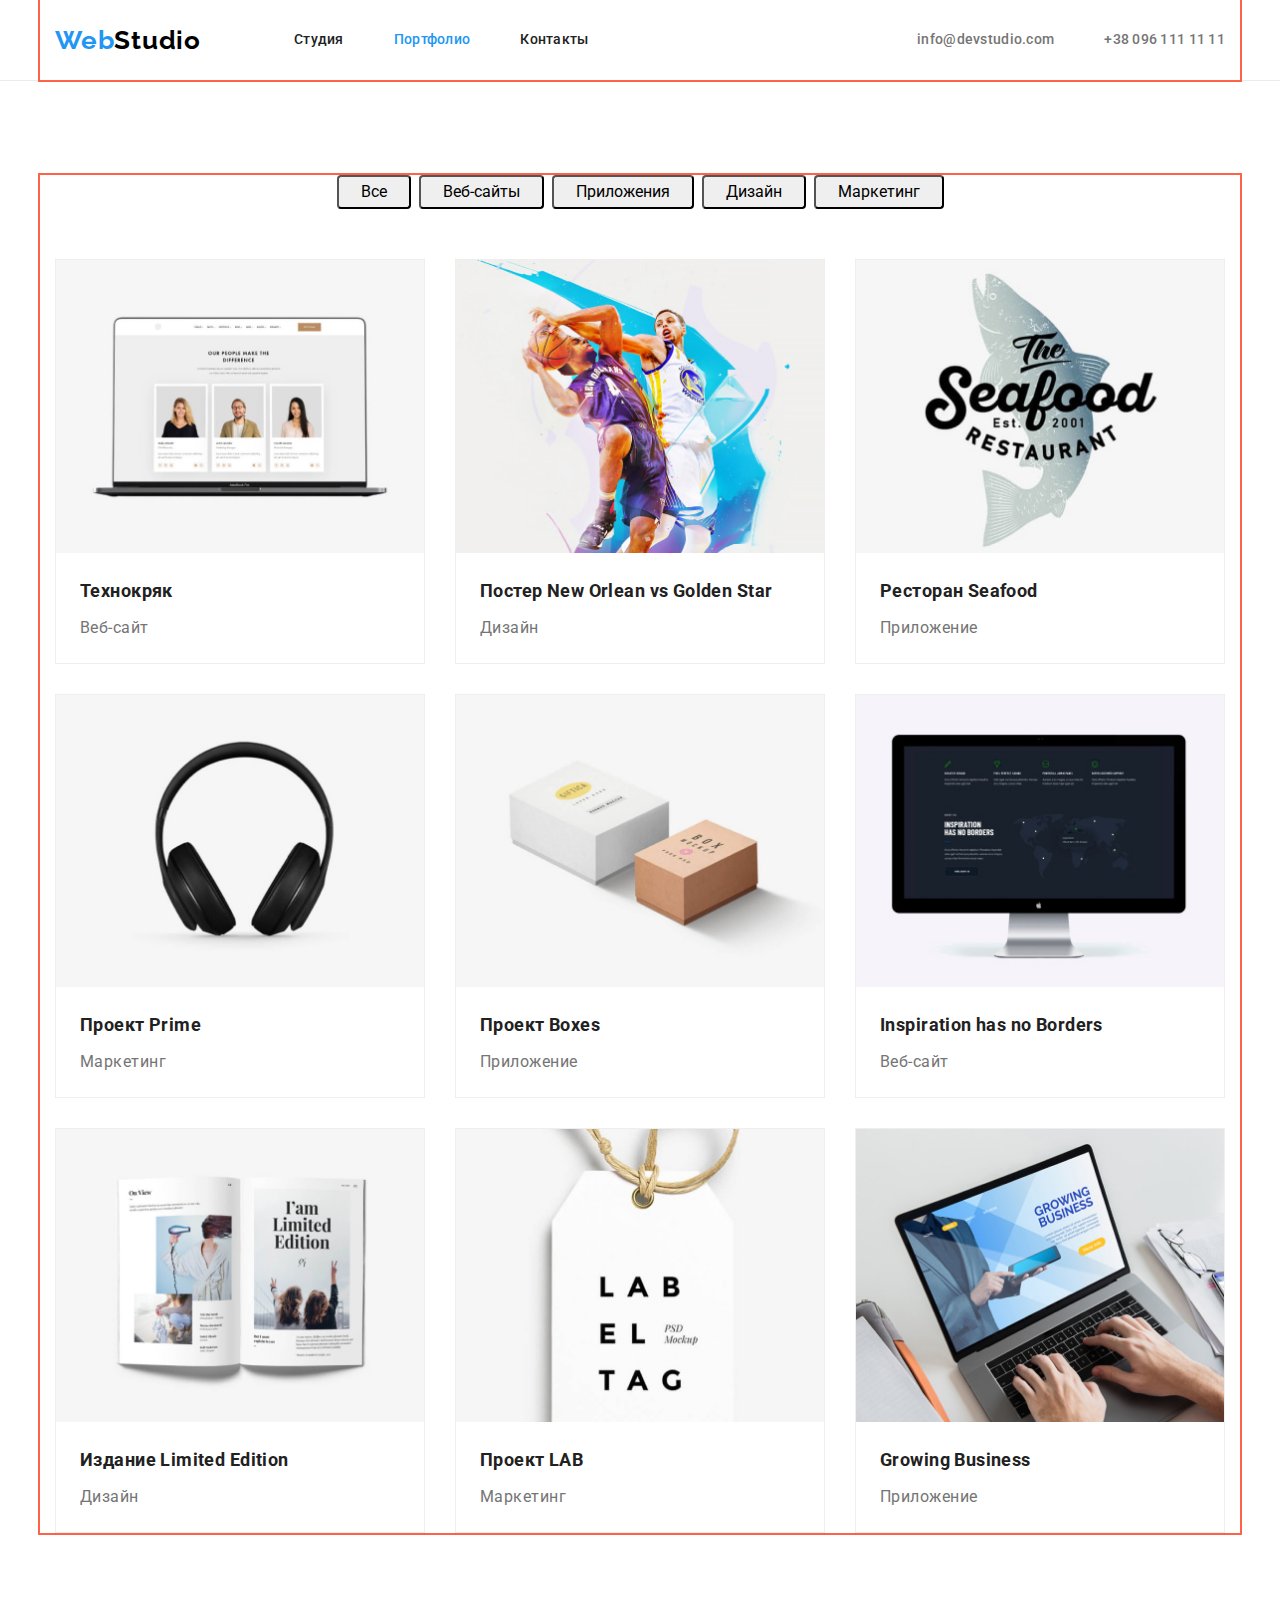
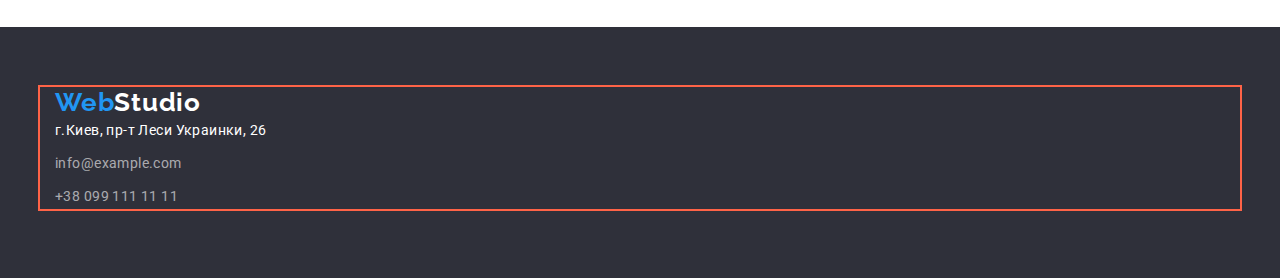
==== portfolio.html @ e67b871e "Initial commit" ====
<!DOCTYPE html>
<html lang="ru">

<head>
    <meta charset="UTF-8">
    <meta http-equiv="X-UA-Compatible" content="IE=edge">
    <meta name="viewport" content="width=device-width, initial-scale=1.0">
    <title>Портфолио</title>
    <!--Основные шрифты-->
    <link rel="preconnect" href="https://fonts.googleapis.com">
    <link rel="preconnect" href="https://fonts.gstatic.com" crossorigin>
    <link href="https://fonts.googleapis.com/css2?family=Raleway:wght@700&family=Roboto:wght@400;500;700;900&display=swap"
        rel="stylesheet">
    <link rel="stylesheet" href="https://cdnjs.cloudflare.com/ajax/libs/modern-normalize/1.1.0/modern-normalize.min.css">
    <!--Основные стили-->
    <link rel="stylesheet" href="./css/styles.css">
</head>

<body>
    <header class="header">
        <div class="container header-container">
            <nav class="nav">
                <!-- <section class="nav-container"> -->
                <a href="/" class="logo">Web<span class="logo-light">Studio</span></a>
                <ul class="site-nav">
                    <li class="site-nav-item"><a class="site-nav-link link" href="./index.html">Студия</a></li>
                    <li class="site-nav-item"><a class="current site-nav-link link" href="./portfolio.html">Портфолио</a></li>
                    <li class="site-nav-item"><a class="site-nav-link link" href="">Контакты</a></li>
                </ul>
            </nav>
            <ul class="auth-nav">
                <li class="auth-nav-item"> <a class="auth-nav-link" href="mailto:info@example.com">info@devstudio.com</a>
                </li>
                <li class="auth-nav-item"> <a class="auth-nav-link" href="tel:+380991111111">+38 096 111 11 11</a></li>
            </ul>
        </div>
    </header>
    <main>

        <!--Секция фильтров-->
        <section class="section">
            <div class="container">
            <h1 hidden>Фильтр</h1>
            <ul class="filtr">
                <li class="filtr-item"><button class="btn" type="button">Все</button></li>
                <li class="filtr-item"><button class="btn" type="button">Веб-сайты</button></li>
                <li class="filtr-item"><button class="btn" type="button">Приложения</button></li>
                <li class="filtr-item"><button class="btn" type="button">Дизайн</button></li>
                <li class="filtr-item"><button class="btn" type="button">Маркетинг</button></li>
            </ul>
        
            <ul class="portfolio">
                <li class="portfolio-item">
                    <img class="" src="./images/tehnokriak.jpg" alt="здесь мы хотели показать вам как выглядит сайт Технокряка на мониторе" 
                          width="370"
                          height="294">
                    <div class="portfolio-name-tipe">
                    <h2 class="portfolio-name">Технокряк</h2>
                    <p class="portfolio-tipe">Веб-сайт</p>
                    </div>
                </li>
                <li class="portfolio-item">
                    <img class="" src="./images/orlean.jpg" alt="здесь мы хотели показать вам дизайн постера New Orlean vs Golden Star" 
                          width="370"
                          height="294">
                    <div class="portfolio-name-tipe">
                    <h2 class="portfolio-name">Постер New Orlean vs Golden Star</h2>
                    <p class="portfolio-tipe">Дизайн</p>
                    </div>
                </li>
                <li class="portfolio-item">
                    <img class="" src="./images/seafood.jpg" alt="здесь мы хотели показать вам иконку приложения ресторана Seafood" 
                          width="370"
                          height="294">
                    <div class="portfolio-name-tipe">
                    <h2 class="portfolio-name">Ресторан Seafood</h2>
                    <p class="portfolio-tipe">Приложение</p>
                    </div>
                </li>
                <li class="portfolio-item">
                    <img class="" src="./images/prime.jpg" alt="тут изображены наушники" 
                          width="370"
                          height="294">
                    <div class="portfolio-name-tipe">
                    <h2 class="portfolio-name">Проект Prime</h2>
                    <p class="portfolio-tipe">Маркетинг</p>
                    </div>
                </li>
                <li class="portfolio-item">
                    <img class="" src="./images/boxes.jpg" alt="на картинке изображение двух коробок" 
                          width="370"
                          height="294">
                    <div class="portfolio-name-tipe">
                    <h2 class="portfolio-name">Проект Boxes</h2>
                    <p class="portfolio-tipe">Приложение</p>
                    </div>
                </li>
                <li class="portfolio-item">
                    <img class="" src="./images/inspiration.jpg" alt="здесь мы хотели показать вам как выглядит сайт Inspiration has no Borders " 
                          width="370"
                          height="294">
                    <div class="portfolio-name-tipe">
                    <h2 class="portfolio-name">Inspiration has no Borders</h2>
                    <p class="portfolio-tipe">Веб-сайт</p>
                    </div>
                </li>
                <li class="portfolio-item">
                    <img class="" src="./images/edition.jpg" alt="здесь мы хотели показать вам как выглядит дизайн разворота издания Limited Edition" 
                          width="370"
                          height="294">
                    <div class="portfolio-name-tipe">
                    <h2 class="portfolio-name">Издание Limited Edition</h2>
                    <p class="portfolio-tipe">Дизайн</p>
                    </div>
                </li>
                <li class="portfolio-item">
                    <img class="" src="./images/lab.jpg" alt="здесь мы хотели показать вам бирку проекта LAB" 
                          width="370"
                          height="294">
                    <div class="portfolio-name-tipe">
                    <h2 class="portfolio-name">Проект LAB</h2>
                    <p class="portfolio-tipe">Маркетинг</p>
                    </div>
                </li>
                <li class="portfolio-item">
                    <img class="" src="./images/business.jpg" alt="здесь мы хотели показать вам как выглядит приложение Growing Business на мониторе ноутбука" 
                          width="370"
                          height="294">
                    <div class="portfolio-name-tipe">
                    <h2 class="portfolio-name">Growing Business</h2>
                    <p class="portfolio-tipe">Приложение</p>
                    </div>
                </li>
            </ul>
        </div>
        </section>
    </main>

    <!--СекцияФутер-->
    <footer class="footer">
        <div class="container">
            <a href="/" class="logo footer-logo">Web<span class="logo-dark">Studio</span></a>
            <address>
                <ul>
                    <li class="footer-cont"> <a class="footer-link footer-map"
                            href="https://www.google.com.ua/maps/place/%D0%B1%D1%83%D0%BB%D1%8C%D0%B2%D0%B0%D1%80+%D0%9B%D0%B5%D1%81%D1%96+%D0%A3%D0%BA%D1%80%D0%B0%D1%97%D0%BD%D0%BA%D0%B8,+26,+%D0%9A%D0%B8%D1%97%D0%B2,+02000/@50.4265841,30.5361971,17z/data=!4m5!3m4!1s0x40d4cf0e033ecbe9:0x57a4dffefec77da0!8m2!3d50.4265807!4d30.5383858">
                            г.Киев, пр-т Леси Украинки, 26</a> </li>
                    <li class="footer-cont"> <a class="footer-link footer-contact"
                            href="mailto:info@example.com">info@example.com</a> </li>
                    <li class="footer-cont"> <a class="footer-link footer-contact" href="tel:+380991111111">+38 099 111 11
                            11</a> </li>
                </ul>
            </address>
        </div>
    
    </footer>

</body>

</html>
---- css/styles.css ----
/*font-family: "Raleway", sans-serif;
font-family: "Roboto", sans-serif;*/

/*#FFFFFF фон навігації
#F5F4FA фон під командою
#2F303A темний герой
#2196f3 голубий акцент тексту
#212121 заголовки
#757575 текст
 #000000 лого*/

:root {
  /*Основные шрифты*/
  --main-font: Roboto, sans-serif;
  --secondary-font: Raleway, sans-serif;

  /*Светлая тема текста*/
  --accent-txt-cl: #2196f3;
  --primary-light-cl: #212121;
  --secondary-light-cl: #757575;
  --logo-light-cl: #000000;

  /*Темная тема текста*/
  --primary-dark-cl: #ffffff;
  --secondary-dark-cl: rgba(255, 255, 255, 0.6);

  /*Светлая тема фона*/
  --primary-light-bg: #f5f4fa;
  --nav-bg: #ffffff;

  /*Темная тема фона*/
  --secondary-dark-bg: #2f303a;
}

body {
  font-family: var(--main-font);
  font-size: 14px;
  line-height: 1.71;
  letter-spacing: 0.03em;
  color: var(--secondary-light-cl);
  background-color: var(--primary-dark-cl);
}

/* отменить точки в списках */
ul {
  padding: 0;
  margin: 0;
  list-style: none;
}

h1,
h2,
h3,
p {
  margin: 0;
}

/* логотип */
.logo {
  text-decoration: none;
  font-family: var(--secondary-font);
  font-weight: 700;
  font-size: 26px;
  line-height: 1.19;
  letter-spacing: 0.03em;
  color: var(--accent-txt-cl);
  padding-top: 24px;
  padding-bottom: 24px;
  margin-right: 93px;
}

span.logo-light {
  color: var(--logo-light-cl);
}

header {
  border-bottom: 1px solid #ececec;
}

.section {
  padding-top: 94px;
  padding-bottom: 94px;
}

.container {
  margin-right: auto;
  margin-left: auto;
  width: 1200px;
  padding-left: 15px;
  padding-right: 15px;
  outline: 2px solid tomato;
}

/*  
.flex-portfolio {
  display: flex;
  flex-wrap: wrap;
}*/
.link {
  text-decoration: none;
}

.nav {
  background-color: var(--nav-bg);
  display: flex;
  align-items: center;
  
}
.header-container {
  display: flex;
}
.site-nav {
  display: flex;
}

.auth-nav {
  display: flex;
  margin-left: auto;
}

.site-nav-link {
  text-decoration: none;
  font-family: var(--main-font);
  font-weight: 500;
  font-size: 14px;
  line-height: 1.14;
  letter-spacing: 0.02em;
  color: var(--primary-light-cl);
  padding-top: 32px;
  padding-bottom: 32px;
  display: block;
}

.site-nav-item {
  margin-right: 50px;
}

.site-nav-item:last-child {
  margin-right: 0;
}

.auth-nav-link {
  text-decoration: none;
  font-family: var(--main-font);
  font-weight: 500;
  font-size: 14px;
  line-height: 1.14;
  letter-spacing: 0.02em;
  color: var(--secondary-light-cl);
  display: block;
  padding-top: 32px;
  padding-bottom: 32px;
}

.auth-nav-item {
  margin-right: 50px;
}

.auth-nav-item:last-child {
  margin-right: 0;
}

.site-nav-link:hover,
.site-nav-link:focus {
  color: var(--accent-txt-cl);
}

.current {
  color: var(--accent-txt-cl);
}
.auth-nav-link:hover,
.auth-nav-link:focus {
  color: var(--accent-txt-cl);
}

main {
  background-color: var(--secondary-light-bg);
}
.hero {
  background-color: var(--secondary-dark-bg);
  text-align: center;
  padding-top: 200px;
  padding-bottom: 200px;
}

.hero-title {
  width: 696px;
  margin-left: auto;
  margin-right: auto;
}

.hero-title {
  margin-top: 0;
  margin-bottom: 0;
  font-family: var(--main-font);
  color: var(--primary-dark-cl);
  font-weight: 900;
  font-size: 44px;
  line-height: 1.36;
  letter-spacing: 0.06em;
  text-transform: uppercase;
  margin-bottom: 30px;
}

.button {
  cursor: pointer;
  border-radius: 4px;
  padding: 10px 32px;

  margin-right: auto;
  margin-left: auto;
}

.button {
  font-family: var(--main-font);
  font-weight: 700;
  font-size: 16px;
  line-height: 1.86;
  letter-spacing: 0.06em;
  color: var(--primary-dark-cl);
  background-color: var(--accent-txt-cl);
}
/* Кнопка героя */
.hero-button {
  font-family: var(--main-font);
  font-weight: 700;
  font-size: 16px;
  line-height: 1.86;
  letter-spacing: 0.06em;
  color: var(--primary-dark-cl);
  background-color: var(--accent-txt-cl);
  display: block;
  cursor: pointer;
  border-radius: 4px;
  padding: 10px 32px;
  text-align: center;
  margin-right: auto;
  margin-left: auto;
}
/* контент */

.features-caption {
  font-family: var(--main-font);
  font-weight: 700;
  font-size: 14px;
  line-height: 1.14;
  letter-spacing: 0.03em;
  text-transform: uppercase;
  color: var(--primary-light-cl);
  margin-bottom: 10px;
}

.features-text {
  font-family: var(--main-font);
  color: var(--second-text-color);
  font-size: 14px;
  line-height: 1.71;
  letter-spacing: 0.03em;
}

.features-list {
  display: flex;
  margin-right: 30px;
}

.features-list:last-child {
  margin-right: 0;
}

.features-item {
  margin-right: 30px;
  flex-basis: calc((100%-60px) / 4);
}
.features-item:last-child {
  margin-right: 0;
}
.job-section {
  padding-top: 0;
}

.job {
  font-family: var(--main-font);
  font-weight: 700;
  font-size: 36px;
  line-height: 1.17;
  letter-spacing: 0.03em;
  color: var(--primary-light-cl);
  margin-bottom: 50px;
  text-align: center;
}

.job-item {
  margin-right: 30px;
  flex-basis: calc((100% / 3)-60px);
}

.job-item:last-child {
  margin-right: 0;
}

.job-img {
  display: flex;
}
img {
  display: block;
  max-width: 100%;
  height: auto;
}
/* .job-img:not(:last-child) { 
  margin-right: 30px;
}*/
.people {
  background-color: var(--primary-light-bg);
}

.people-item {
  background-color: var(--primary-dark-cl);
  width: 270px;
  margin-right: 30px;
}

.people-item:last-child {
  margin-right: 0;
}
.people-title {
  font-family: var(--main-font);
  font-weight: 700;
  font-size: 36px;
  line-height: 1.17;
  letter-spacing: 0.03em;
  color: var(--primary-light-cl);

  text-align: center;
  margin-bottom: 50px;
}

.people-list {
  display: flex;
  text-align: center;
}
.fio {
  font-family: var(--main-font);
  font-weight: 500;
  font-size: 16px;
  line-height: 1.19;
  color: var(--primary-light-cl);
  margin-bottom: 10px;
}

.post {
  font-family: var(--main-font);
  font-size: 16px;
  line-height: 1.19;
  letter-spacing: 0.03em;
  color: var(--second-text-color);
}

.fio-post {
  padding-top: 30px;
  padding-bottom: 30px;
}
/* сторінка портфоліо */

.filtr {
  display: flex;
  justify-content: center;
  margin-bottom: 50px;
}

.btn:focus,
.btn:hover {
  background-color: var(--accent-txt-cl);
  color: var(--primary-dark-cl);
  border-radius: 4px;
}

.btn {
  cursor: pointer;
  /*box-shadow: 0px 3px 1px rgba(0, 0, 0, 0.1), 0px 1px 2px rgba(0, 0, 0, 0.08),
    0px 2px 2px rgba(0, 0, 0, 0.12);*/
  border-radius: 4px;
  padding: 6px 22px;
  text-align: center;
  display: inline-block;
}
.filtr-item {
  font-family: var(--main-font);
  font-weight: 500;
  font-size: 16px;
  line-height: 1.63;
  letter-spacing: 0.03em;
  color: var(--primary-light-cl);
  margin-right: 8px;
}
.filtr-item:last-child {
  margin-right: 0;
}

.portfolio {
  display: flex;
  flex-wrap: wrap;
}

.portfolio-name {
  font-family: var(--main-font);
  font-weight: 700;
  font-size: 18px;
  line-height: 2;
  color: var(--primary-light-cl);
  margin-bottom: 4px;
}

.portfolio-item {
  width: 370px;
  background: #ffffff;
  border: 1px solid #eeeeee;
  box-sizing: border-box;
  margin-right: 30px;
}

.portfolio-item:nth-last-child(-n + 6) {
  margin-top: 30px;
}

.portfolio-item:nth-child(3n) {
  margin-right: 0;
}

.portfolio-tipe {
  font-family: var(--main-font);
  font-size: 16px;
  line-height: 1.88;
  letter-spacing: 0.03em;
  color: var(--secondary-light-cl);
}

.portfolio-name-tipe {
  padding: 20px 24px;
  border-right: 24px;
  border-bottom: 20px;
  border-left: 24px;
}
/* стилизация подвала */

address {
  font-style: normal;
}

.footer-logo {
  margin-bottom: 20px;
  
}

.footer-link {
  text-decoration: none;
}

.footer-link:hover,
.footer-link:focus {
  color: var(--accent-txt-cl);
}

span.logo-dark {
  color: var(--primary-dark-cl);
}

.footer-cont {
  margin-bottom: 9px;
}
.footer-cont::last-child {
  margin-right: 0;
  margin-bottom: 0;
}

.footer-map {
  font-family: var(--main-font);
  font-size: 14px;
  line-height: 1.71;
  letter-spacing: 0.03em;
  color: var(--primary-dark-cl);
}
.footer-contact {
  font-family: var(--main-font);
  font-size: 14px;
  line-height: 1.71;
  letter-spacing: 0.03em;
  color: rgba(255, 255, 255, 0.6);
}

.footer {
  background-color: var(--secondary-dark-bg);
  padding-top: 60px;
  padding-bottom: 60px;
}

/* 3 hw позиціонування */
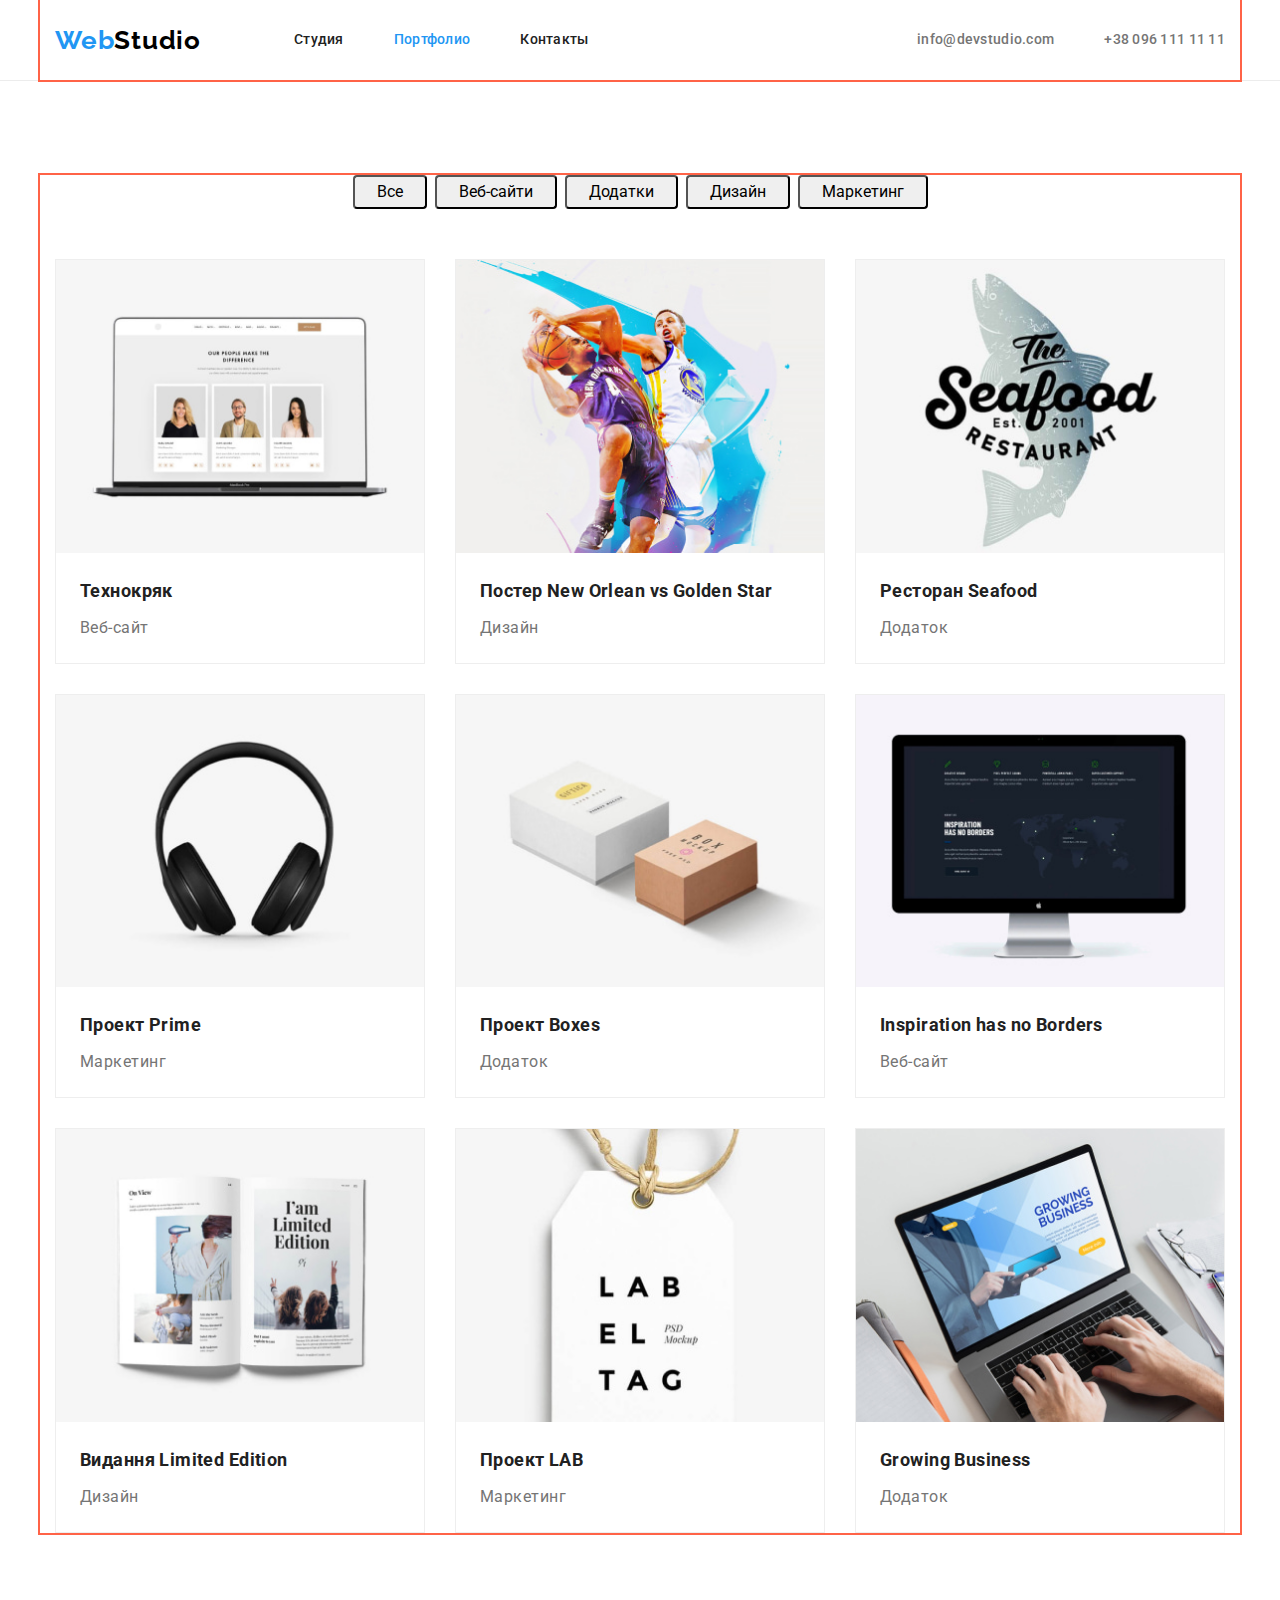
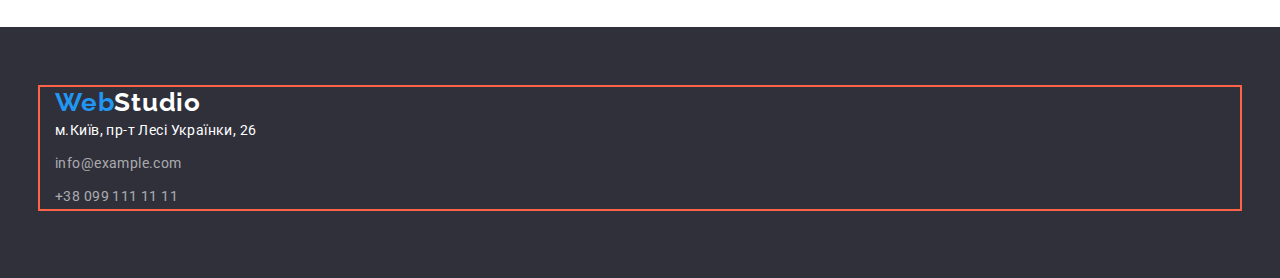
==== commit f845612e: "виправлені помилки" ====
--- a/portfolio.html
+++ b/portfolio.html
@@ -1,18 +1,18 @@
 <!DOCTYPE html>
-<html lang="ru">
+<html lang="ukr">
 
 <head>
     <meta charset="UTF-8">
     <meta http-equiv="X-UA-Compatible" content="IE=edge">
     <meta name="viewport" content="width=device-width, initial-scale=1.0">
-    <title>Портфолио</title>
-    <!--Основные шрифты-->
+    <title>Портфоліо</title>
+    <!--Основні шрифти-->
     <link rel="preconnect" href="https://fonts.googleapis.com">
     <link rel="preconnect" href="https://fonts.gstatic.com" crossorigin>
     <link href="https://fonts.googleapis.com/css2?family=Raleway:wght@700&family=Roboto:wght@400;500;700;900&display=swap"
         rel="stylesheet">
     <link rel="stylesheet" href="https://cdnjs.cloudflare.com/ajax/libs/modern-normalize/1.1.0/modern-normalize.min.css">
-    <!--Основные стили-->
+    <!--Основні стилі-->
     <link rel="stylesheet" href="./css/styles.css">
 </head>
 
@@ -37,14 +37,14 @@
     </header>
     <main>
 
-        <!--Секция фильтров-->
+        <!--Секція фільтрів-->
         <section class="section">
             <div class="container">
-            <h1 hidden>Фильтр</h1>
+            <h1 hidden>Фільтр</h1>
             <ul class="filtr">
                 <li class="filtr-item"><button class="btn" type="button">Все</button></li>
-                <li class="filtr-item"><button class="btn" type="button">Веб-сайты</button></li>
-                <li class="filtr-item"><button class="btn" type="button">Приложения</button></li>
+                <li class="filtr-item"><button class="btn" type="button">Веб-сайти</button></li>
+                <li class="filtr-item"><button class="btn" type="button">Додатки</button></li>
                 <li class="filtr-item"><button class="btn" type="button">Дизайн</button></li>
                 <li class="filtr-item"><button class="btn" type="button">Маркетинг</button></li>
             </ul>
@@ -74,7 +74,7 @@
                           height="294">
                     <div class="portfolio-name-tipe">
                     <h2 class="portfolio-name">Ресторан Seafood</h2>
-                    <p class="portfolio-tipe">Приложение</p>
+                    <p class="portfolio-tipe">Додаток</p>
                     </div>
                 </li>
                 <li class="portfolio-item">
@@ -92,7 +92,7 @@
                           height="294">
                     <div class="portfolio-name-tipe">
                     <h2 class="portfolio-name">Проект Boxes</h2>
-                    <p class="portfolio-tipe">Приложение</p>
+                    <p class="portfolio-tipe">Додаток</p>
                     </div>
                 </li>
                 <li class="portfolio-item">
@@ -109,7 +109,7 @@
                           width="370"
                           height="294">
                     <div class="portfolio-name-tipe">
-                    <h2 class="portfolio-name">Издание Limited Edition</h2>
+                    <h2 class="portfolio-name">Видання Limited Edition</h2>
                     <p class="portfolio-tipe">Дизайн</p>
                     </div>
                 </li>
@@ -128,7 +128,7 @@
                           height="294">
                     <div class="portfolio-name-tipe">
                     <h2 class="portfolio-name">Growing Business</h2>
-                    <p class="portfolio-tipe">Приложение</p>
+                    <p class="portfolio-tipe">Додаток</p>
                     </div>
                 </li>
             </ul>
@@ -136,7 +136,7 @@
         </section>
     </main>
 
-    <!--СекцияФутер-->
+    <!--Секція Футер-->
     <footer class="footer">
         <div class="container">
             <a href="/" class="logo footer-logo">Web<span class="logo-dark">Studio</span></a>
@@ -144,7 +144,7 @@
                 <ul>
                     <li class="footer-cont"> <a class="footer-link footer-map"
                             href="https://www.google.com.ua/maps/place/%D0%B1%D1%83%D0%BB%D1%8C%D0%B2%D0%B0%D1%80+%D0%9B%D0%B5%D1%81%D1%96+%D0%A3%D0%BA%D1%80%D0%B0%D1%97%D0%BD%D0%BA%D0%B8,+26,+%D0%9A%D0%B8%D1%97%D0%B2,+02000/@50.4265841,30.5361971,17z/data=!4m5!3m4!1s0x40d4cf0e033ecbe9:0x57a4dffefec77da0!8m2!3d50.4265807!4d30.5383858">
-                            г.Киев, пр-т Леси Украинки, 26</a> </li>
+                            м.Київ, пр-т Лесі Українки, 26</a> </li>
                     <li class="footer-cont"> <a class="footer-link footer-contact"
                             href="mailto:info@example.com">info@example.com</a> </li>
                     <li class="footer-cont"> <a class="footer-link footer-contact" href="tel:+380991111111">+38 099 111 11
--- a/css/styles.css
+++ b/css/styles.css
@@ -274,6 +274,17 @@
 .features-item:last-child {
   margin-right: 0;
 }
+.icon {
+  display: block;
+  content: '';
+  height: 120px;
+  background-size: 65px 70px;
+  background-repeat: no-repeat;
+  background-position: center;
+  background-color: var(--primary-light-bg);
+}
+
+
 .job-section {
   padding-top: 0;
 }
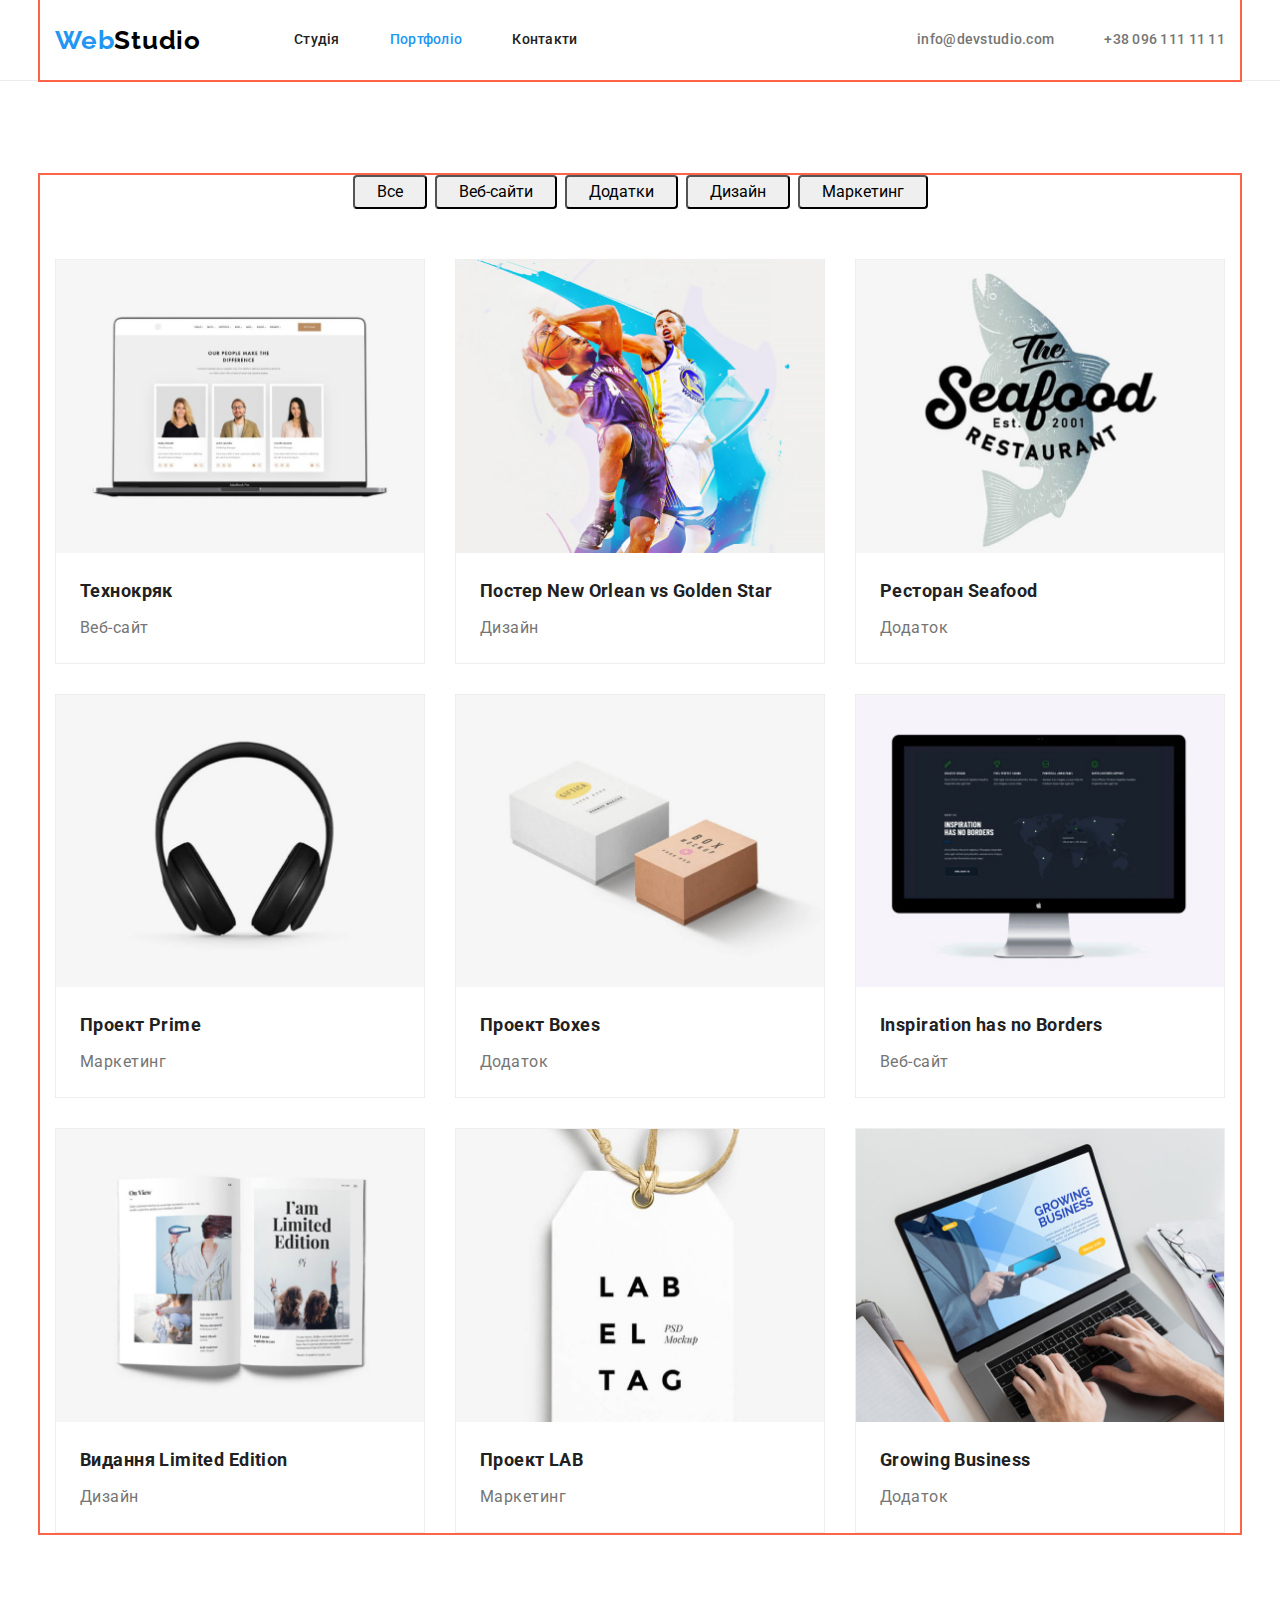
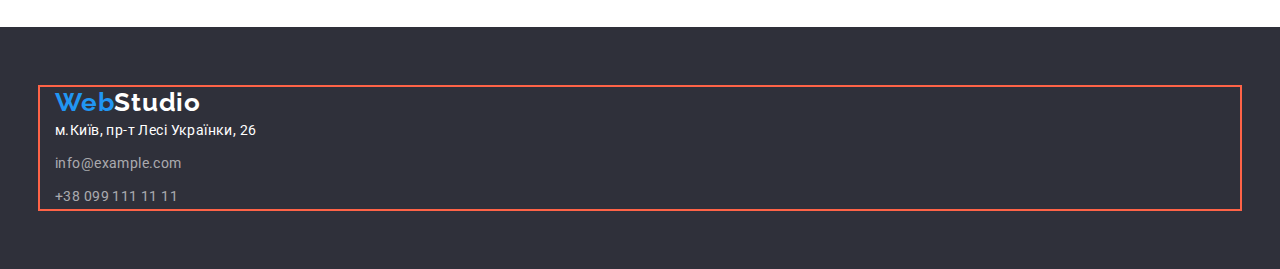
==== commit f2295f63: "герой" ====
--- a/portfolio.html
+++ b/portfolio.html
@@ -1,5 +1,5 @@
 <!DOCTYPE html>
-<html lang="ukr">
+<html lang="uk">
 
 <head>
     <meta charset="UTF-8">
@@ -23,9 +23,9 @@
                 <!-- <section class="nav-container"> -->
                 <a href="/" class="logo">Web<span class="logo-light">Studio</span></a>
                 <ul class="site-nav">
-                    <li class="site-nav-item"><a class="site-nav-link link" href="./index.html">Студия</a></li>
-                    <li class="site-nav-item"><a class="current site-nav-link link" href="./portfolio.html">Портфолио</a></li>
-                    <li class="site-nav-item"><a class="site-nav-link link" href="">Контакты</a></li>
+                    <li class="site-nav-item"><a class="site-nav-link link" href="./index.html">Студія</a></li>
+                    <li class="site-nav-item"><a class="current site-nav-link link" href="./portfolio.html">Портфоліо</a></li>
+                    <li class="site-nav-item"><a class="site-nav-link link" href="">Контакти</a></li>
                 </ul>
             </nav>
             <ul class="auth-nav">
--- a/css/styles.css
+++ b/css/styles.css
@@ -41,7 +41,7 @@
   background-color: var(--primary-dark-cl);
 }
 
-/* отменить точки в списках */
+/* відмінити точки в списках */
 ul {
   padding: 0;
   margin: 0;
@@ -181,7 +181,20 @@
   text-align: center;
   padding-top: 200px;
   padding-bottom: 200px;
-}
+  background-image: 
+    linear-gradient(to right,
+        rgba(47, 48, 58, 0.4),
+        rgba(47, 48, 58, 0.4)),
+    url("../images/overlay.jpg");
+  content: '';
+  max-width: 1600px;
+  height: 600px;
+  /*background-repeat: no-repeat; при cover не потрібний*/
+  background-position: center;
+  background-size: cover;
+  margin-left: auto;
+  margin-right: auto;
+  }
 
 .hero-title {
   width: 696px;
@@ -274,17 +287,50 @@
 .features-item:last-child {
   margin-right: 0;
 }
-.icon {
+.features-item::before {
+  content: '';
   display: block;
-  content: '';
   height: 120px;
-  background-size: 65px 70px;
+  background-size: contain;
   background-repeat: no-repeat;
   background-position: center;
   background-color: var(--primary-light-bg);
-}
-
-
+  
+}
+.features-item.icon-anten::before {
+  background-image: url(../images/antenna.svg);
+}
+
+/* Іконки 
+
+.icon-antenna {
+  width: 65px;
+  height: 70px;
+  background-position: 50% 50%;
+  background-repeat: no-repeat;
+
+}
+
+.icon-clockopt {
+  width: 67px;
+  height: 70px;
+  position: 50% 50%;
+  background-repeat: no-repeat;
+}
+
+.icon-diagramopt {
+  width: 70px;
+  height: 54px;
+  background-position: 50% 50%;
+  background-repeat: no-repeat;
+}
+
+.icon-astronautopt {
+  width: 70px;
+  height: 70px;
+  background-position: 50% 50%;
+  background-repeat: no-repeat;
+}*/
 .job-section {
   padding-top: 0;
 }
@@ -423,7 +469,7 @@
 
 .portfolio-item {
   width: 370px;
-  background: #ffffff;
+  background: var(--primary-dark-cl);
   border: 1px solid #eeeeee;
   box-sizing: border-box;
   margin-right: 30px;
@@ -451,6 +497,8 @@
   border-bottom: 20px;
   border-left: 24px;
 }
+
+
 /* стилизация подвала */
 
 address {
@@ -478,7 +526,7 @@
 .footer-cont {
   margin-bottom: 9px;
 }
-.footer-cont::last-child {
+.footer-cont:last-child {
   margin-right: 0;
   margin-bottom: 0;
 }
@@ -505,3 +553,4 @@
 }
 
 /* 3 hw позиціонування */
+
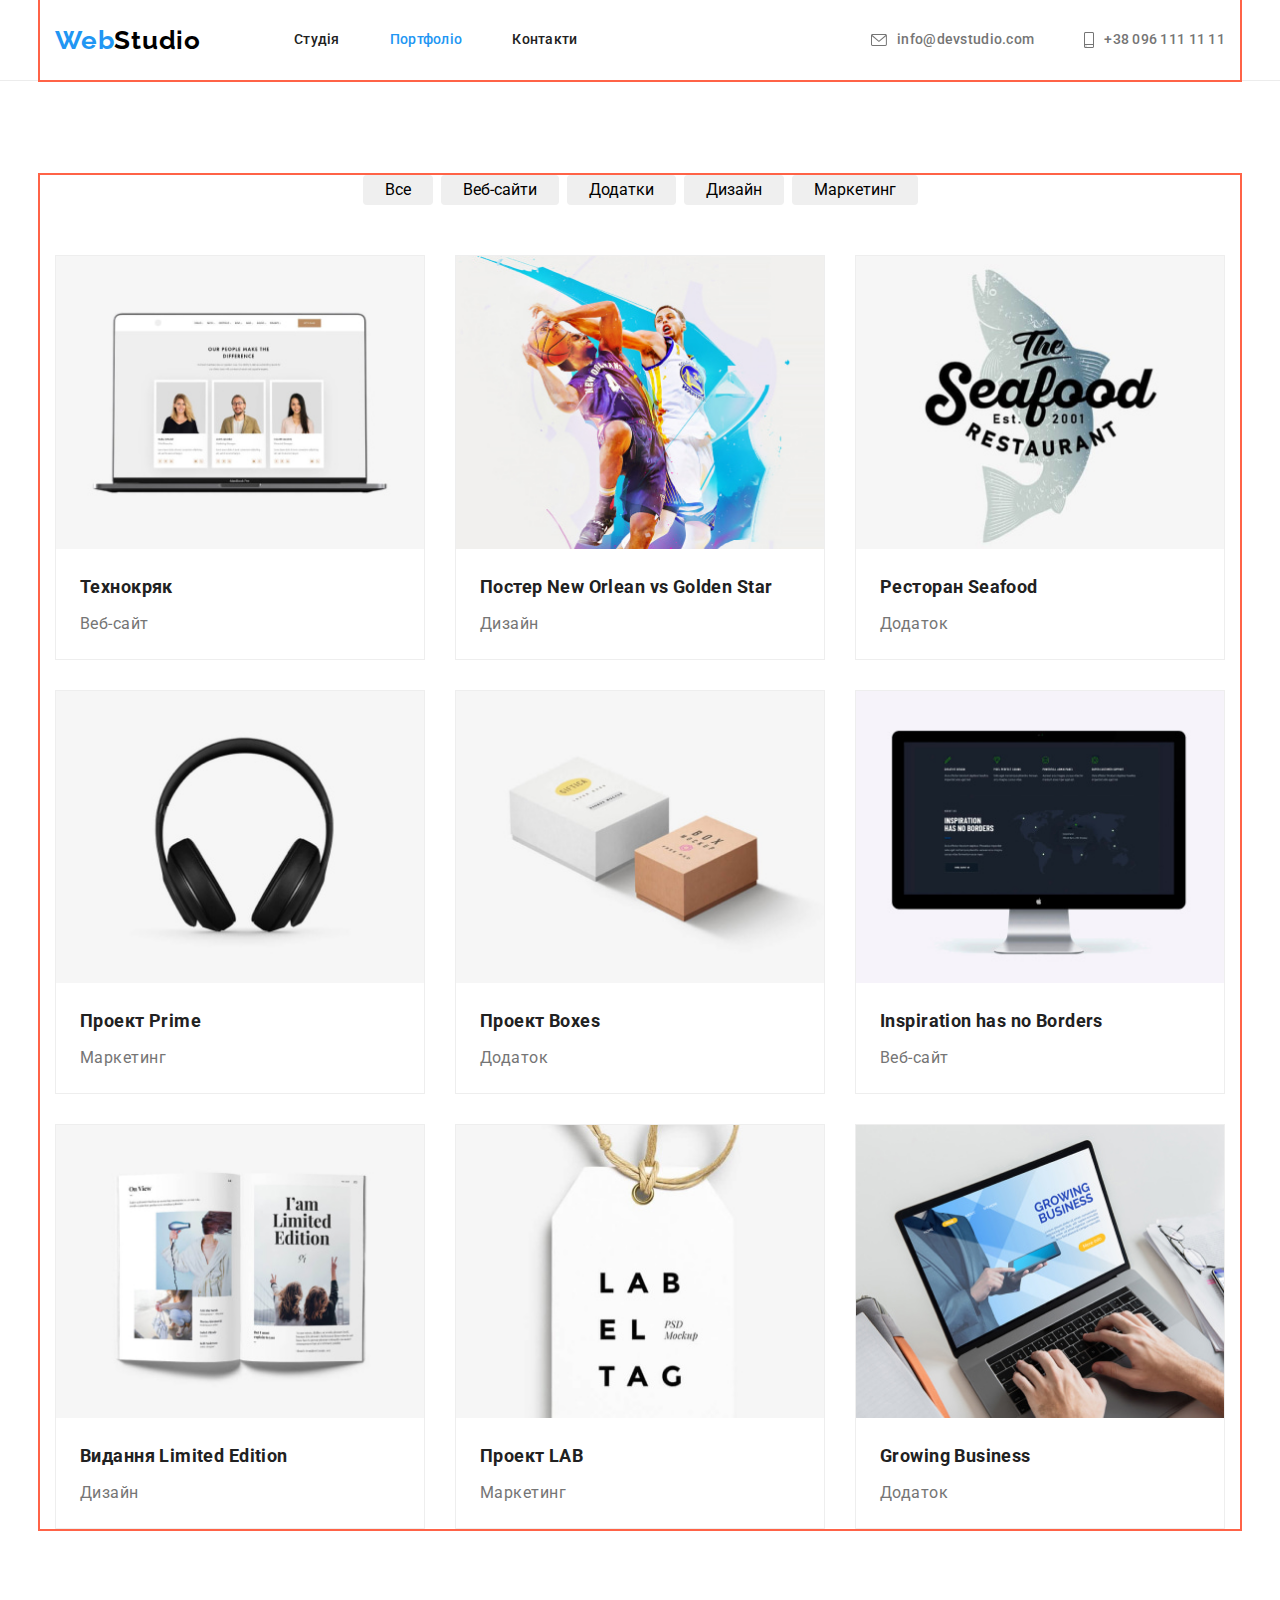
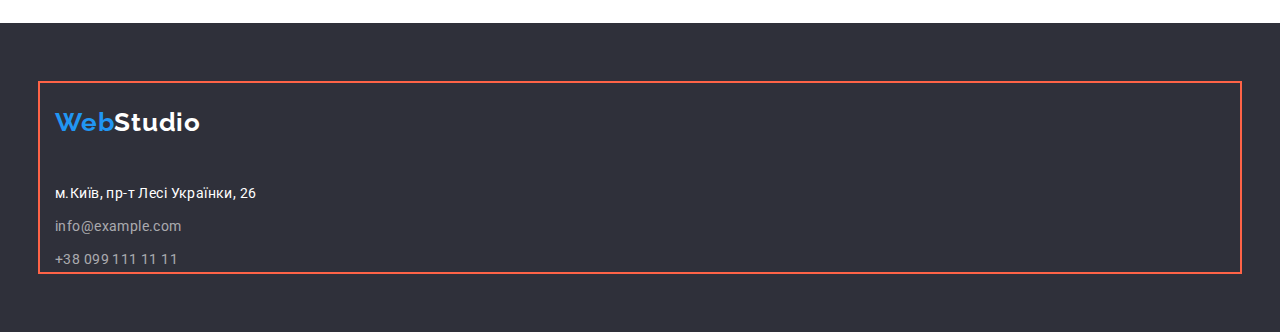
==== commit 4c1d22ae: "готова до перевірки" ====
--- a/portfolio.html
+++ b/portfolio.html
@@ -29,9 +29,18 @@
                 </ul>
             </nav>
             <ul class="auth-nav">
-                <li class="auth-nav-item"> <a class="auth-nav-link" href="mailto:info@example.com">info@devstudio.com</a>
+                <li class="auth-nav-item">
+                    <svg aria-label="Іконка конверт" class="icon-mail" width="16" height="12">
+                        <use href="./images/symbol-defs.svg#icon-envelopehoveropt"></use>
+                    </svg>
+                    <a class="auth-nav-link" href="mailto:info@example.com">info@devstudio.com</a>
                 </li>
-                <li class="auth-nav-item"> <a class="auth-nav-link" href="tel:+380991111111">+38 096 111 11 11</a></li>
+                <li class="auth-nav-item">
+                    <svg aria-label="Іконка телефон" class="icon-tel" width="10" height="16">
+                        <use href="./images/symbol-defs.svg#icon-smartphoneopt"></use>
+                    </svg>
+                    <a class="auth-nav-link" href="tel:+380991111111">+38 096 111 11 11</a>
+                </li>
             </ul>
         </div>
     </header>
--- a/css/styles.css
+++ b/css/styles.css
@@ -91,11 +91,6 @@
   outline: 2px solid tomato;
 }
 
-/*  
-.flex-portfolio {
-  display: flex;
-  flex-wrap: wrap;
-}*/
 .link {
   text-decoration: none;
 }
@@ -116,7 +111,9 @@
 .auth-nav {
   display: flex;
   margin-left: auto;
-}
+  justify-content: center;
+}
+
 
 .site-nav-link {
   text-decoration: none;
@@ -152,8 +149,12 @@
   padding-bottom: 32px;
 }
 
+
 .auth-nav-item {
   margin-right: 50px;
+  display: flex;
+  align-items: center;
+  column-gap: 10px;
 }
 
 .auth-nav-item:last-child {
@@ -168,9 +169,23 @@
 .current {
   color: var(--accent-txt-cl);
 }
+
 .auth-nav-link:hover,
 .auth-nav-link:focus {
   color: var(--accent-txt-cl);
+}
+.auth-nav-item:hover,
+.auth-nav-item:focus {
+  color: var(--accent-txt-cl);
+}
+
+.auth-nav-link:hover,
+.auth-nav-link:focus {
+  color: var(--accent-txt-cl);
+}
+.icon-mail,
+.icon-tel {
+  fill: currentColor;
 }
 
 main {
@@ -181,6 +196,8 @@
   text-align: center;
   padding-top: 200px;
   padding-bottom: 200px;
+  background-color: #C4C4C4;
+
   background-image: 
     linear-gradient(to right,
         rgba(47, 48, 58, 0.4),
@@ -233,6 +250,11 @@
   color: var(--primary-dark-cl);
   background-color: var(--accent-txt-cl);
 }
+
+.hero-button:focus,
+.hero-button:hover {
+  background-color: #188CE8;
+}
 /* Кнопка героя */
 .hero-button {
   font-family: var(--main-font);
@@ -245,11 +267,13 @@
   display: block;
   cursor: pointer;
   border-radius: 4px;
+  border: none;
   padding: 10px 32px;
   text-align: center;
   margin-right: auto;
   margin-left: auto;
 }
+
 /* контент */
 
 .features-caption {
@@ -274,7 +298,8 @@
 .features-list {
   display: flex;
   margin-right: 30px;
-}
+  justify-content: center;
+  }
 
 .features-list:last-child {
   margin-right: 0;
@@ -287,7 +312,7 @@
 .features-item:last-child {
   margin-right: 0;
 }
-.features-item::before {
+/*.features-item::before {
   content: '';
   display: block;
   height: 120px;
@@ -295,42 +320,17 @@
   background-repeat: no-repeat;
   background-position: center;
   background-color: var(--primary-light-bg);
-  
-}
-.features-item.icon-anten::before {
-  background-image: url(../images/antenna.svg);
-}
-
-/* Іконки 
-
-.icon-antenna {
-  width: 65px;
-  height: 70px;
-  background-position: 50% 50%;
-  background-repeat: no-repeat;
-
-}
-
-.icon-clockopt {
-  width: 67px;
-  height: 70px;
-  position: 50% 50%;
-  background-repeat: no-repeat;
-}
-
-.icon-diagramopt {
-  width: 70px;
-  height: 54px;
-  background-position: 50% 50%;
-  background-repeat: no-repeat;
-}
-
-.icon-astronautopt {
-  width: 70px;
-  height: 70px;
-  background-position: 50% 50%;
-  background-repeat: no-repeat;
 }*/
+.icon-features {
+  display: flex;
+  align-items: center;
+  justify-content: center;
+  width: 270px;
+  height: 120px;
+  background: var(--primary-light-bg);
+  border-radius: 4px;
+  margin-bottom: 30px;
+}
 .job-section {
   padding-top: 0;
 }
@@ -394,6 +394,7 @@
 .people-list {
   display: flex;
   text-align: center;
+  
 }
 .fio {
   font-family: var(--main-font);
@@ -410,12 +411,50 @@
   line-height: 1.19;
   letter-spacing: 0.03em;
   color: var(--second-text-color);
+  margin-bottom: 16px;
 }
 
 .fio-post {
   padding-top: 30px;
   padding-bottom: 30px;
-}
+  
+ 
+}
+
+.card {
+  box-shadow: 0px 1px 3px rgba(0, 0, 0, 0.12), 0px 1px 1px rgba(0, 0, 0, 0.14), 0px 2px 1px rgba(0, 0, 0, 0.2);
+  border-radius: 0px 0px 4px 4px;
+}
+.social-list-icon {
+  fill: #AFB1B8;
+  
+}
+.social-list {
+  display: flex;
+  justify-content: center;
+  column-gap: 10px;
+}
+
+.social-list-link {
+  display: flex;
+  align-items: center;
+  justify-content: center;
+  width: 44px;
+  height: 44px;
+  border-radius: 50%;
+  background-color: #FFFFFF;
+}
+
+.social-list-link:hover .social-list-icon,
+.social-list-link:focus .social-list-icon {
+  fill: var(--primary-dark-cl);
+}
+
+.social-list-link:hover,
+.social-list-link:focus {
+  background-color: var(--accent-txt-cl);
+}
+
 /* сторінка портфоліо */
 
 .filtr {
@@ -436,6 +475,7 @@
   /*box-shadow: 0px 3px 1px rgba(0, 0, 0, 0.1), 0px 1px 2px rgba(0, 0, 0, 0.08),
     0px 2px 2px rgba(0, 0, 0, 0.12);*/
   border-radius: 4px;
+  border: none;
   padding: 6px 22px;
   text-align: center;
   display: inline-block;
@@ -482,7 +522,10 @@
 .portfolio-item:nth-child(3n) {
   margin-right: 0;
 }
-
+.portfolio-item:hover,
+.portfolio-item:focus {
+ box-shadow: 0px 1px 1px rgba(0, 0, 0, 0.12), 0px 4px 4px rgba(0, 0, 0, 0.06), 1px 4px 6px rgba(0, 0, 0, 0.16);
+}
 .portfolio-tipe {
   font-family: var(--main-font);
   font-size: 16px;
@@ -497,8 +540,43 @@
   border-bottom: 20px;
   border-left: 24px;
 }
-
-
+/* постійні клієнти */ 
+.klient-list {
+    display: flex;
+    justify-content: center;
+    column-gap: 30px;
+  }
+
+  .logo-klient-item-link {
+    display: flex;
+    align-items: center;
+    justify-content: center;
+    width: 170px;
+    height: 92px;
+    border-radius: 4px;
+    border: 1px solid #AFB1B8;
+    color: #AFB1B8;
+    fill: currentColor;
+
+    }
+  
+    .logo-klient-item-link:hover, 
+    .logo-klient-item-link:focus {
+      border: 1px solid var(--accent-txt-cl);
+      color: var(--accent-txt-cl);
+    }
+  .klient-title {
+    font-family: var(--main-font);
+      font-weight: 700;
+      font-size: 36px;
+      line-height: 1.17;
+      letter-spacing: 0.03em;
+      color: var(--primary-light-cl);
+    
+      text-align: center;
+      margin-bottom: 50px;
+  }
+  
 /* стилизация подвала */
 
 address {
@@ -507,6 +585,7 @@
 
 .footer-logo {
   margin-bottom: 20px;
+  display: block;
   
 }
 
@@ -550,7 +629,73 @@
   background-color: var(--secondary-dark-bg);
   padding-top: 60px;
   padding-bottom: 60px;
-}
+  
+}
+
+.footer-box {
+  display: flex;
+  align-items: baseline;
+ }
+
+.join {
+    margin-left: 70px;
+    
+  }
+
+.title-join {
+  margin-bottom: 20px;
+  font-style: normal;
+  font-weight: 700;
+  font-size: 14px;
+  line-height: 1.14;
+  letter-spacing: 0.03em;
+  text-transform: uppercase;
+  color: #ffffff;
+}
+
+.footer-social-list-link {
+    display: flex;
+    align-items: center;
+    justify-content: center;
+    width: 44px;
+    height: 44px;
+    border-radius: 50%;
+    background-color: rgba(255, 255, 255, 0.1);
+  }
+  
+  .footer-social-list-link:hover .social-list-icon,
+  .footer-social-list-link:focus .social-list-icon {
+    fill: var(--primary-dark-cl);
+  }
+  
+  .footer-social-list-link:hover,
+  .footer-social-list-link:focus {
+    background-color: var(--accent-txt-cl);
+  }
+.footer-social-list-icon {
+  fill: #FFFFFF;
+
+}
+
+.footer-social-list {
+  display: flex;
+  justify-content: center;
+  column-gap: 10px;
+}
+
 
 /* 3 hw позиціонування */
-
+/*полосочка
+.suptitle::before {
+  display: inline-block;
+  widht: ;
+  height: ;
+  background-color: ;
+  content:'';
+  margin: щоб відступити від слова;
+  }
+  щоб порівняти в одну лінію
+  .subtitle {
+    display: flex;
+    align-items: center;}*/
+
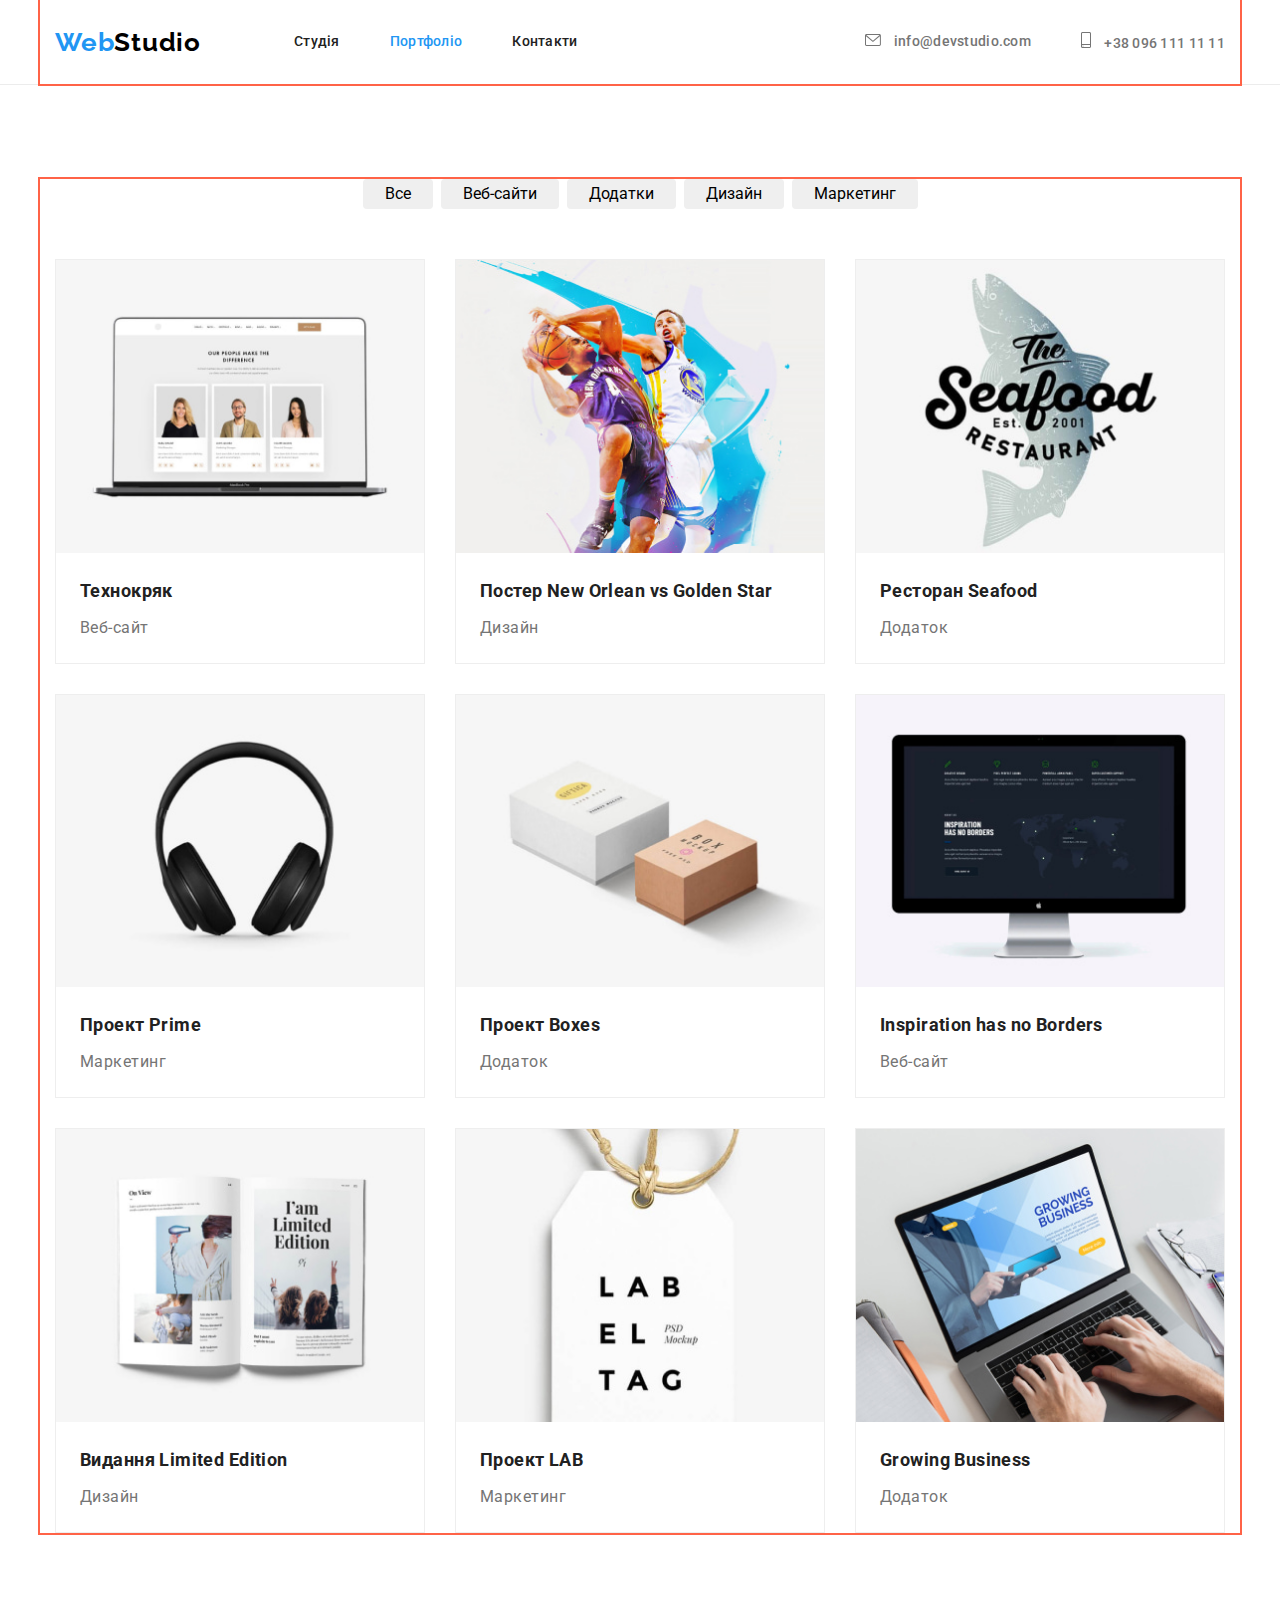
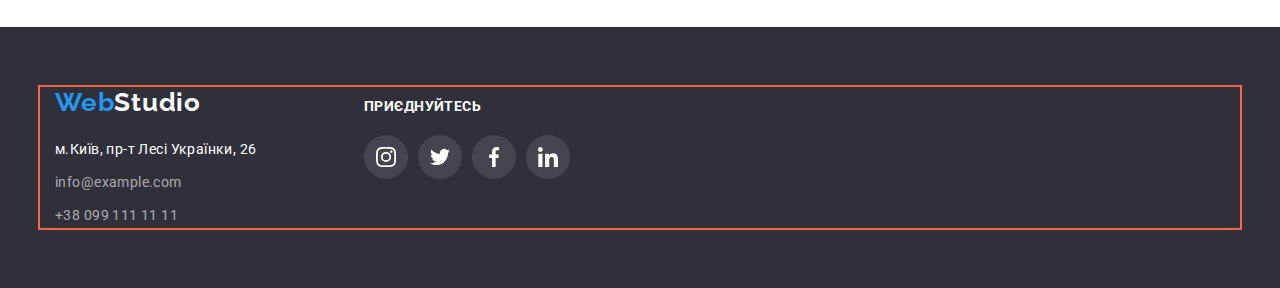
==== commit e54392f7: "виправлення після перевірки" ====
--- a/portfolio.html
+++ b/portfolio.html
@@ -30,16 +30,18 @@
             </nav>
             <ul class="auth-nav">
                 <li class="auth-nav-item">
-                    <svg aria-label="Іконка конверт" class="icon-mail" width="16" height="12">
-                        <use href="./images/symbol-defs.svg#icon-envelopehoveropt"></use>
-                    </svg>
-                    <a class="auth-nav-link" href="mailto:info@example.com">info@devstudio.com</a>
+                    <a class="auth-nav-link" href="mailto:info@example.com">
+                        <svg aria-label="Іконка конверт" class="icon-mail" width="16" height="12">
+                            <use href="./images/symbol-defs.svg#icon-envelopehoveropt"></use>
+                        </svg>
+                        info@devstudio.com</a>
                 </li>
                 <li class="auth-nav-item">
-                    <svg aria-label="Іконка телефон" class="icon-tel" width="10" height="16">
-                        <use href="./images/symbol-defs.svg#icon-smartphoneopt"></use>
-                    </svg>
-                    <a class="auth-nav-link" href="tel:+380991111111">+38 096 111 11 11</a>
+                    <a class="auth-nav-link" href="tel:+380991111111">
+                        <svg aria-label="Іконка телефон" class="icon-tel" width="10" height="16">
+                            <use href="./images/symbol-defs.svg#icon-smartphoneopt"></use>
+                        </svg>
+                        +38 096 111 11 11</a>
                 </li>
             </ul>
         </div>
@@ -146,8 +148,9 @@
     </main>
 
     <!--Секція Футер-->
-    <footer class="footer">
-        <div class="container">
+<footer class="footer">
+    <div class="container footer-box">
+        <div class="cont">
             <a href="/" class="logo footer-logo">Web<span class="logo-dark">Studio</span></a>
             <address>
                 <ul>
@@ -156,13 +159,48 @@
                             м.Київ, пр-т Лесі Українки, 26</a> </li>
                     <li class="footer-cont"> <a class="footer-link footer-contact"
                             href="mailto:info@example.com">info@example.com</a> </li>
-                    <li class="footer-cont"> <a class="footer-link footer-contact" href="tel:+380991111111">+38 099 111 11
-                            11</a> </li>
+                    <li class="footer-cont"> <a class="footer-link footer-contact" href="tel:+380991111111">+38 099 111
+                            11 11</a> </li>
                 </ul>
             </address>
         </div>
-    
-    </footer>
+        <div class="join">
+            <p class="title-join">Приєднуйтесь</p>
+            <ul class="social-list">
+                <li class="social-list-item">
+                    <a href="" class="footer-social-list-link">
+                        <svg aria-label="іконка інстаграму" class="footer-social-list-icon" width="20" height="20">
+                            <use href="./images/symbol-defs.svg#icon-instaopt"></use>
+                        </svg>
+                    </a>
+                </li>
+                <li class="social-list-item">
+                    <a href="" class="footer-social-list-link">
+                        <svg aria-label="іконка твітеру" class="footer-social-list-icon" width="20" height="20">
+                            <use href="./images/symbol-defs.svg#icon-twitteropt"></use>
+                        </svg>
+                    </a>
+                </li>
+                <li class="social-list-item">
+                    <a href="" class="footer-social-list-link">
+                        <svg aria-label="іконка фейсбуку" class="footer-social-list-icon" width="20" height="20">
+                            <use href="./images/symbol-defs.svg#icon-facebookopt"></use>
+                        </svg>
+                    </a>
+                </li>
+                <li class="social-list-item">
+                    <a href="" class="footer-social-list-link">
+                        <svg aria-label="іконка лінкедіну" class="footer-social-list-icon" width="20" height="20">
+                            <use href="./images/symbol-defs.svg#icon-linkedinopt"></use>
+                        </svg>
+                    </a>
+                </li>
+            </ul>
+
+        </div>
+    </div>
+
+</footer>
 
 </body>
 
--- a/css/styles.css
+++ b/css/styles.css
@@ -147,7 +147,7 @@
   display: block;
   padding-top: 32px;
   padding-bottom: 32px;
-}
+  }
 
 
 .auth-nav-item {
@@ -186,6 +186,7 @@
 .icon-mail,
 .icon-tel {
   fill: currentColor;
+  margin-right: 10px;
 }
 
 main {
@@ -331,9 +332,6 @@
   border-radius: 4px;
   margin-bottom: 30px;
 }
-.job-section {
-  padding-top: 0;
-}
 
 .job {
   font-family: var(--main-font);
@@ -545,6 +543,7 @@
     display: flex;
     justify-content: center;
     column-gap: 30px;
+   
   }
 
   .logo-klient-item-link {
@@ -586,7 +585,7 @@
 .footer-logo {
   margin-bottom: 20px;
   display: block;
-  
+  padding: 0;
 }
 
 .footer-link {
